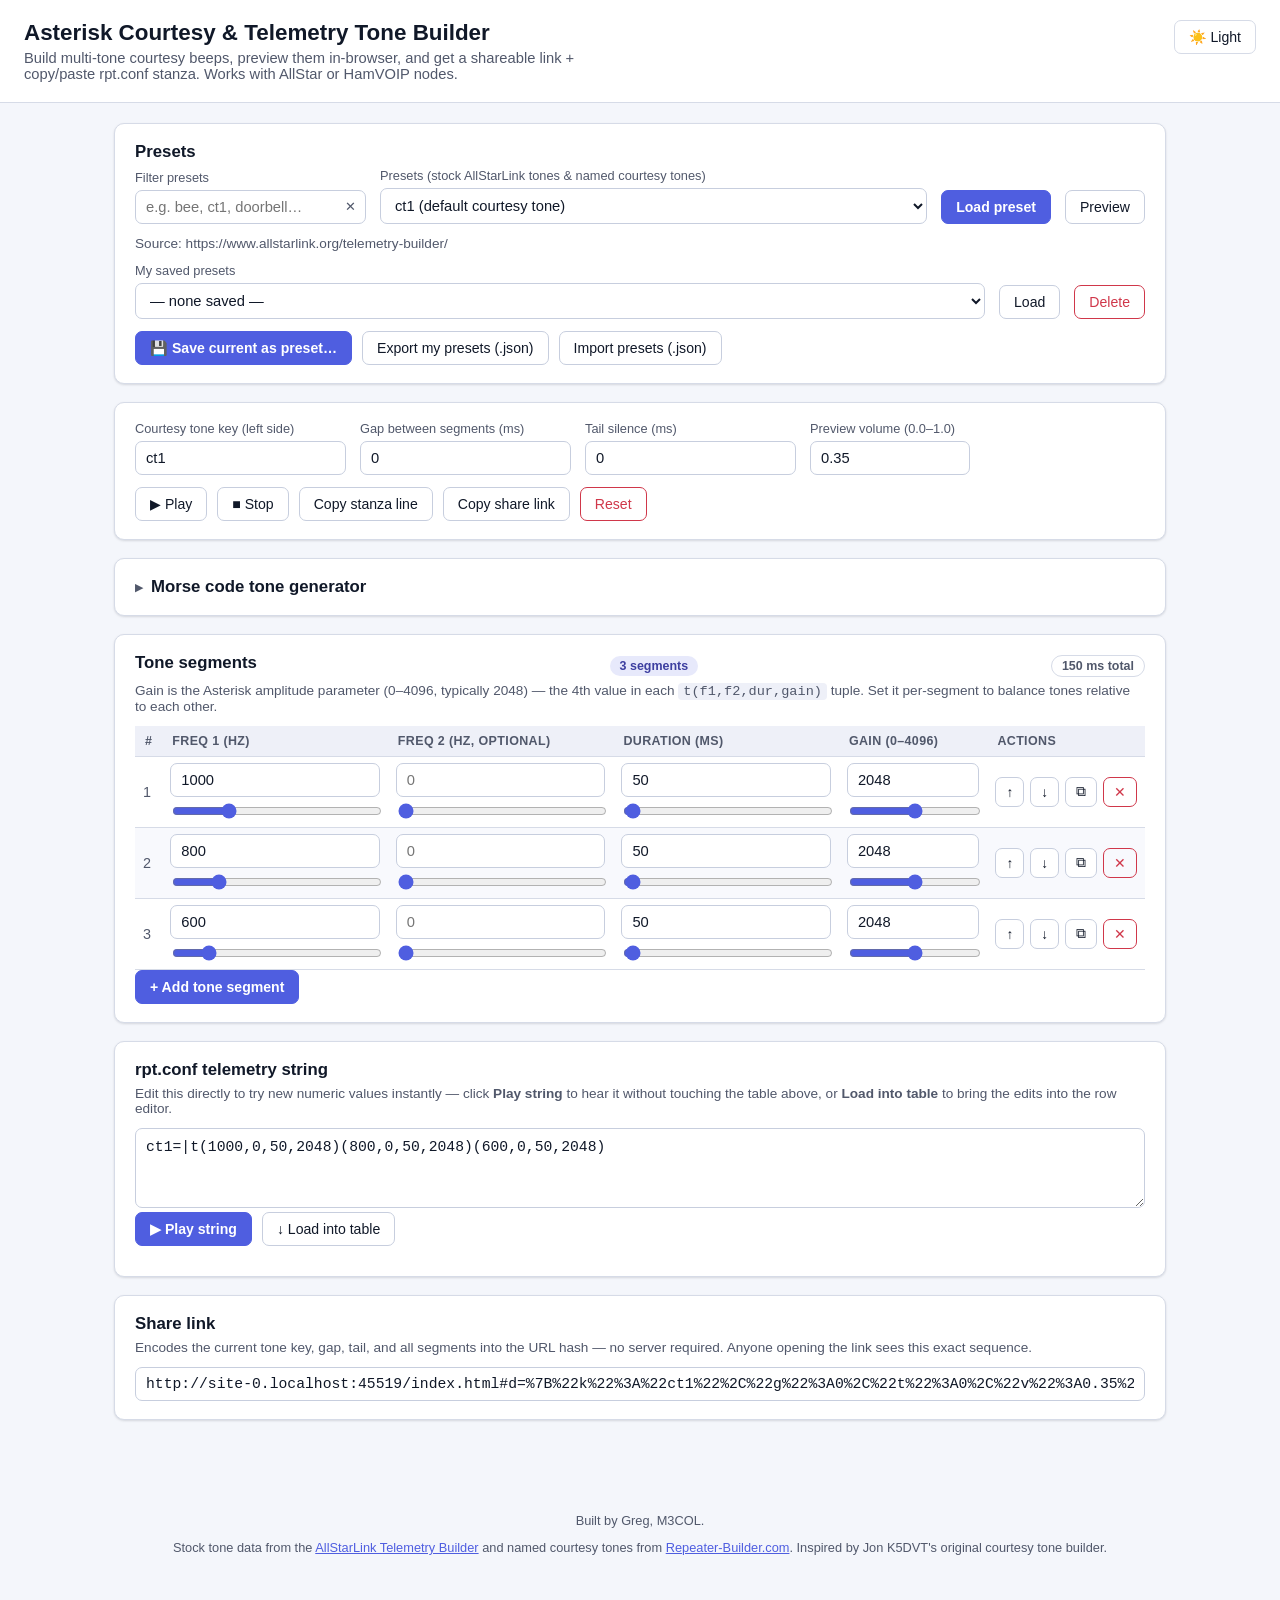
==== index.html @ 3634fac1 "Initial commit: Asterisk courtesy & telemetry tone builder Static web app for building multi-tone co" ====
<!DOCTYPE html>
<html lang="en">
<head>
<meta charset="UTF-8">
<meta name="viewport" content="width=device-width, initial-scale=1.0">
<title>Asterisk Courtesy &amp; Telemetry Tone Builder</title>
<link rel="stylesheet" href="style.css">
</head>
<body>
<header class="app-header">
  <div>
    <h1>Asterisk Courtesy &amp; Telemetry Tone Builder</h1>
    <p class="subtitle">Build multi-tone courtesy beeps, preview them in-browser, and get a shareable link + copy/paste rpt.conf stanza. Works with AllStar or HamVOIP nodes.</p>
  </div>
  <button id="theme-toggle" class="btn btn-ghost" type="button" title="Toggle light/dark theme">
    <span id="theme-icon">🌙</span> <span id="theme-label">Dark</span>
  </button>
</header>

<main>

  <section class="card">
    <h2>Presets</h2>
    <div class="preset-row">
      <div class="field">
        <label for="preset-filter">Filter presets</label>
        <div class="input-with-clear">
          <input id="preset-filter" type="text" placeholder="e.g. bee, ct1, doorbell…" spellcheck="false">
          <button id="preset-filter-clear" class="input-clear-btn" type="button" title="Clear filter" aria-label="Clear filter">✕</button>
        </div>
      </div>
      <div class="field grow">
        <label for="preset-select">Presets (stock AllStarLink tones &amp; named courtesy tones)</label>
        <select id="preset-select"></select>
      </div>
      <button id="load-preset" class="btn btn-primary" type="button">Load preset</button>
      <button id="preview-preset" class="btn" type="button">Preview</button>
    </div>
    <p class="hint" id="preset-source-hint"></p>

    <div class="preset-row">
      <div class="field grow">
        <label for="custom-preset-select">My saved presets</label>
        <select id="custom-preset-select">
          <option value="">— none saved —</option>
        </select>
      </div>
      <button id="load-custom-preset" class="btn" type="button">Load</button>
      <button id="delete-custom-preset" class="btn btn-danger" type="button">Delete</button>
    </div>
    <div class="button-row">
      <button id="save-custom-preset" class="btn btn-primary" type="button">💾 Save current as preset…</button>
      <button id="export-presets" class="btn" type="button">Export my presets (.json)</button>
      <button id="import-presets" class="btn" type="button">Import presets (.json)</button>
      <input id="import-file-input" type="file" accept="application/json" hidden>
    </div>
  </section>

  <section class="card">
    <div class="controls-row">
      <div class="field">
        <label for="tone-key">Courtesy tone key (left side)</label>
        <input id="tone-key" type="text" value="ct1" spellcheck="false">
      </div>
      <div class="field">
        <label for="gap-ms">Gap between segments (ms)</label>
        <input id="gap-ms" type="number" min="0" step="10" value="0">
      </div>
      <div class="field">
        <label for="tail-ms">Tail silence (ms)</label>
        <input id="tail-ms" type="number" min="0" step="10" value="0">
      </div>
      <div class="field">
        <label for="preview-volume">Preview volume (0.0–1.0)</label>
        <input id="preview-volume" type="number" min="0" max="1" step="0.05" value="0.35">
      </div>
    </div>
    <div class="button-row">
      <button id="play-btn" class="btn" type="button">▶ Play</button>
      <button id="stop-btn" class="btn" type="button">■ Stop</button>
      <button id="copy-stanza" class="btn" type="button">Copy stanza line</button>
      <button id="copy-share" class="btn" type="button">Copy share link</button>
      <button id="reset-btn" class="btn btn-danger" type="button">Reset</button>
    </div>
  </section>

  <section class="card">
    <details class="collapsible">
      <summary><h2>Morse code tone generator</h2></summary>
      <p class="hint">Type a message (e.g. a CW station ID) to generate standard Morse-code timed tone tuples. Speed follows the classic PARIS word-per-minute standard.</p>
      <div class="controls-row">
        <div class="field grow">
          <label for="morse-text">Message</label>
          <input id="morse-text" type="text" value="CQ CQ DE N0CALL" spellcheck="false">
        </div>
        <div class="field">
          <label for="morse-key">Stanza key</label>
          <input id="morse-key" type="text" value="cwid" spellcheck="false">
        </div>
      </div>
      <div class="controls-row">
        <div class="field">
          <label for="morse-wpm">Speed (WPM)</label>
          <div class="numeric-cell">
            <input id="morse-wpm" type="number" min="5" max="40" step="1" value="20">
            <input id="morse-wpm-range" type="range" min="5" max="40" step="1" value="20">
          </div>
        </div>
        <div class="field">
          <label for="morse-freq">Tone frequency (Hz)</label>
          <div class="numeric-cell">
            <input id="morse-freq" type="number" min="0" max="4000" step="1" value="700">
            <input id="morse-freq-range" type="range" min="0" max="4000" step="1" value="700">
          </div>
        </div>
        <div class="field">
          <label for="morse-gain">Gain (0–4096)</label>
          <div class="numeric-cell">
            <input id="morse-gain" type="number" min="0" max="4096" step="1" value="2048">
            <input id="morse-gain-range" type="range" min="0" max="4096" step="1" value="2048">
          </div>
        </div>
      </div>
      <p class="hint">Morse: <code id="morse-preview">&nbsp;</code></p>
      <p class="hint" id="morse-warning"></p>
      <div class="button-row">
        <button id="morse-play" class="btn btn-primary" type="button">▶ Play Morse</button>
        <button id="morse-stop" class="btn" type="button">■ Stop</button>
        <button id="morse-copy" class="btn" type="button">Copy stanza line</button>
        <button id="morse-append" class="btn" type="button">↓ Append to tone segments</button>
        <button id="morse-replace" class="btn btn-danger" type="button">↓ Replace tone segments</button>
      </div>
      <textarea id="morse-stanza" spellcheck="false" rows="2" readonly></textarea>
    </details>
  </section>

  <section class="card">
    <div class="section-heading">
      <h2>Tone segments</h2>
      <span class="badge" id="segment-count">0 segments</span>
      <span class="badge badge-muted" id="total-duration">0 ms total</span>
    </div>
    <p class="hint">Gain is the Asterisk amplitude parameter (0–4096, typically 2048) — the 4th value in each <code>t(f1,f2,dur,gain)</code> tuple. Set it per-segment to balance tones relative to each other.</p>
    <div class="table-scroll">
      <table id="segments-table">
        <thead>
          <tr>
            <th>#</th>
            <th>Freq 1 (Hz)</th>
            <th>Freq 2 (Hz, optional)</th>
            <th>Duration (ms)</th>
            <th>Gain (0–4096)</th>
            <th>Actions</th>
          </tr>
        </thead>
        <tbody id="segments-body"></tbody>
      </table>
    </div>
    <div class="button-row">
      <button id="add-segment" class="btn btn-primary" type="button">+ Add tone segment</button>
    </div>
  </section>

  <section class="card">
    <h2>rpt.conf telemetry string</h2>
    <p class="hint">Edit this directly to try new numeric values instantly — click <strong>Play string</strong> to hear it without touching the table above, or <strong>Load into table</strong> to bring the edits into the row editor.</p>
    <textarea id="stanza-string" spellcheck="false" rows="3"></textarea>
    <div class="button-row">
      <button id="play-string" class="btn btn-primary" type="button">▶ Play string</button>
      <button id="load-string" class="btn" type="button">↓ Load into table</button>
    </div>
    <p class="hint" id="parse-error"></p>
  </section>

  <section class="card">
    <h2>Share link</h2>
    <p class="hint">Encodes the current tone key, gap, tail, and all segments into the URL hash — no server required. Anyone opening the link sees this exact sequence.</p>
    <input id="share-link" type="text" readonly spellcheck="false">
  </section>

</main>

<footer>
  <p>
    Built by Greg, M3COL.
  </p>
  <p>
    Stock tone data from the
    <a href="https://www.allstarlink.org/telemetry-builder/" target="_blank" rel="noopener">AllStarLink Telemetry Builder</a>
    and named courtesy tones from
    <a href="https://www.repeater-builder.com/tech-info/courtesy-tones.html" target="_blank" rel="noopener">Repeater-Builder.com</a>.
    Inspired by Jon K5DVT's original courtesy tone builder.
  </p>
</footer>

<template id="segment-row-template">
  <tr>
    <td class="row-index"></td>
    <td>
      <div class="numeric-cell">
        <input type="number" class="f1-input" step="1" min="0">
        <input type="range" class="f1-range" step="1" min="0" max="4000">
      </div>
    </td>
    <td>
      <div class="numeric-cell">
        <input type="number" class="f2-input" step="1" min="0" placeholder="0">
        <input type="range" class="f2-range" step="1" min="0" max="4000">
      </div>
    </td>
    <td>
      <div class="numeric-cell">
        <input type="number" class="dur-input" step="1" min="0">
        <input type="range" class="dur-range" step="1" min="0" max="5000">
      </div>
    </td>
    <td>
      <div class="numeric-cell">
        <input type="number" class="gain-input" step="1" min="0" max="4096">
        <input type="range" class="gain-range" step="1" min="0" max="4096">
      </div>
    </td>
    <td class="row-actions">
      <div class="row-actions-inner">
        <button class="btn btn-icon move-up" type="button" title="Move up">↑</button>
        <button class="btn btn-icon move-down" type="button" title="Move down">↓</button>
        <button class="btn btn-icon duplicate-row" type="button" title="Duplicate">⧉</button>
        <button class="btn btn-icon btn-danger delete-row" type="button" title="Delete">✕</button>
      </div>
    </td>
  </tr>
</template>

<script src="presets.js"></script>
<script src="morse.js"></script>
<script src="app.js"></script>
</body>
</html>
---- style.css ----
:root {
  --bg: #f4f6fb;
  --bg-elevated: #ffffff;
  --text: #101828;
  --text-muted: #51586b;
  --border: #d6dbe7;
  --accent: #4f5ee0;
  --accent-hover: #3f4cc9;
  --accent-text: #ffffff;
  --danger: #d0374a;
  --danger-hover: #b32b3d;
  --input-bg: #ffffff;
  --input-border: #c7cede;
  --table-head-bg: #eef0f8;
  --table-row-alt: #f8f9fd;
  --badge-bg: #e7e9fb;
  --badge-text: #3d3fa0;
  --link: #4f5ee0;
  --code-bg: #eef0f8;
  --shadow: 0 1px 2px rgba(16, 24, 40, 0.06), 0 1px 3px rgba(16, 24, 40, 0.08);
}

html[data-theme="dark"] {
  --bg: #0e1220;
  --bg-elevated: #161b2e;
  --text: #e7e9f5;
  --text-muted: #9aa1bd;
  --border: #2a3050;
  --accent: #6d7bf5;
  --accent-hover: #8290ff;
  --accent-text: #0e1220;
  --danger: #e05464;
  --danger-hover: #ef6b7a;
  --input-bg: #10142400;
  --input-bg: #131729;
  --input-border: #333a5c;
  --table-head-bg: #1a2038;
  --table-row-alt: #131728;
  --badge-bg: #232a4d;
  --badge-text: #aab3ff;
  --link: #8290ff;
  --code-bg: #1a2038;
  --shadow: 0 1px 2px rgba(0, 0, 0, 0.3), 0 2px 6px rgba(0, 0, 0, 0.35);
}

* { box-sizing: border-box; }

body {
  margin: 0;
  font-family: -apple-system, BlinkMacSystemFont, "Segoe UI", Roboto, Helvetica, Arial, sans-serif;
  background: var(--bg);
  color: var(--text);
  transition: background 0.15s ease, color 0.15s ease;
}

.app-header {
  display: flex;
  justify-content: space-between;
  align-items: flex-start;
  gap: 16px;
  padding: 20px 24px;
  border-bottom: 1px solid var(--border);
  background: var(--bg-elevated);
}

.app-header h1 {
  margin: 0 0 4px 0;
  font-size: 1.4rem;
}

.subtitle {
  margin: 0;
  color: var(--text-muted);
  font-size: 0.92rem;
  max-width: 70ch;
}

main {
  max-width: 1100px;
  margin: 0 auto;
  padding: 20px 24px 60px;
  display: flex;
  flex-direction: column;
  gap: 18px;
}

.card {
  background: var(--bg-elevated);
  border: 1px solid var(--border);
  border-radius: 10px;
  padding: 18px 20px;
  box-shadow: var(--shadow);
}

.card h2 {
  margin: 0 0 6px 0;
  font-size: 1.05rem;
}

.section-heading {
  display: flex;
  align-items: center;
  justify-content: space-between;
  gap: 12px;
}

details.collapsible summary {
  cursor: pointer;
  display: flex;
  align-items: center;
  gap: 8px;
  list-style: none;
}

details.collapsible summary::-webkit-details-marker {
  display: none;
}

details.collapsible summary::before {
  content: '▶';
  font-size: 0.7em;
  color: var(--text-muted);
  transition: transform 0.15s ease;
  flex-shrink: 0;
}

details.collapsible[open] summary::before {
  transform: rotate(90deg);
}

details.collapsible summary h2 {
  margin: 0;
}

details.collapsible[open] summary {
  margin-bottom: 6px;
}

.hint {
  color: var(--text-muted);
  font-size: 0.85rem;
  margin: 4px 0 12px 0;
}

.hint code {
  background: var(--code-bg);
  padding: 1px 5px;
  border-radius: 4px;
}

.controls-row, .preset-row {
  display: flex;
  flex-wrap: wrap;
  gap: 14px;
  align-items: flex-end;
  margin-bottom: 12px;
}

.field {
  display: flex;
  flex-direction: column;
  gap: 5px;
  min-width: 160px;
}

.field.grow {
  flex: 1 1 320px;
}

label {
  font-size: 0.8rem;
  color: var(--text-muted);
}

input[type="text"],
input[type="number"],
select,
textarea {
  background: var(--input-bg);
  border: 1px solid var(--input-border);
  color: var(--text);
  border-radius: 7px;
  padding: 8px 10px;
  font-size: 0.92rem;
  font-family: inherit;
  width: 100%;
}

textarea {
  font-family: "SFMono-Regular", Consolas, "Liberation Mono", Menlo, monospace;
  resize: vertical;
  line-height: 1.4;
}

input:focus, select:focus, textarea:focus {
  outline: 2px solid var(--accent);
  outline-offset: 1px;
}

.input-with-clear {
  position: relative;
}

.input-with-clear input {
  padding-right: 30px;
}

.input-clear-btn {
  position: absolute;
  right: 4px;
  top: 50%;
  transform: translateY(-50%);
  background: transparent;
  border: none;
  color: var(--text-muted);
  cursor: pointer;
  font-size: 0.8rem;
  line-height: 1;
  padding: 5px 6px;
  border-radius: 5px;
}

.input-clear-btn:hover {
  color: var(--danger);
  background: var(--table-head-bg);
}

.button-row {
  display: flex;
  flex-wrap: wrap;
  gap: 10px;
}

.btn {
  background: var(--input-bg);
  border: 1px solid var(--input-border);
  color: var(--text);
  padding: 8px 14px;
  border-radius: 7px;
  font-size: 0.88rem;
  cursor: pointer;
  transition: background 0.12s ease, border-color 0.12s ease, transform 0.05s ease;
}

.btn:hover {
  border-color: var(--accent);
}

.btn:active {
  transform: translateY(1px);
}

.btn-primary {
  background: var(--accent);
  border-color: var(--accent);
  color: var(--accent-text);
  font-weight: 600;
}

.btn-primary:hover {
  background: var(--accent-hover);
  border-color: var(--accent-hover);
}

.btn-danger {
  background: transparent;
  border-color: var(--danger);
  color: var(--danger);
}

.btn-danger:hover {
  background: var(--danger);
  color: #fff;
  border-color: var(--danger);
}

.btn-ghost {
  background: transparent;
  border-color: var(--border);
}

.btn-icon {
  padding: 6px 10px;
  font-size: 0.85rem;
}

.badge {
  background: var(--badge-bg);
  color: var(--badge-text);
  font-size: 0.78rem;
  padding: 3px 10px;
  border-radius: 999px;
  font-weight: 600;
  white-space: nowrap;
}

.badge-muted {
  background: transparent;
  border: 1px solid var(--border);
  color: var(--text-muted);
}

.section-heading {
  flex-wrap: wrap;
  row-gap: 8px;
}

.table-scroll {
  overflow-x: auto;
}

table {
  width: 100%;
  border-collapse: collapse;
  font-size: 0.9rem;
}

thead th {
  text-align: left;
  background: var(--table-head-bg);
  color: var(--text-muted);
  font-weight: 600;
  font-size: 0.78rem;
  text-transform: uppercase;
  letter-spacing: 0.03em;
  padding: 8px 10px;
  border-bottom: 1px solid var(--border);
}

tbody tr:nth-child(even) {
  background: var(--table-row-alt);
}

tbody td {
  padding: 6px 8px;
  border-bottom: 1px solid var(--border);
  vertical-align: middle;
}

tbody td input {
  min-width: 80px;
}

.row-index {
  color: var(--text-muted);
  font-variant-numeric: tabular-nums;
  width: 24px;
}

.row-actions {
  white-space: nowrap;
  position: sticky;
  right: 0;
  background: var(--bg-elevated);
  z-index: 1;
}

.row-actions-inner {
  display: flex;
  gap: 6px;
}

tbody tr:nth-child(even) .row-actions {
  background: var(--table-row-alt);
}

tbody tr.playing .row-actions {
  background: var(--badge-bg);
}

thead th:last-child {
  position: sticky;
  right: 0;
  background: var(--table-head-bg);
  z-index: 2;
}

.numeric-cell {
  display: flex;
  flex-direction: column;
  gap: 4px;
  min-width: 90px;
}

.numeric-cell input[type="range"] {
  width: 100%;
  accent-color: var(--accent);
  padding: 0;
  height: 16px;
}

tbody tr.playing {
  background: var(--badge-bg);
  outline: 2px solid var(--accent);
  outline-offset: -2px;
}

tbody tr.playing td {
  color: var(--text);
}

#stanza-string, #share-link {
  font-family: "SFMono-Regular", Consolas, "Liberation Mono", Menlo, monospace;
}

footer {
  text-align: center;
  color: var(--text-muted);
  font-size: 0.8rem;
  padding: 20px 24px 40px;
}

footer a {
  color: var(--link);
}

@media (max-width: 640px) {
  .app-header {
    flex-direction: column;
  }
  .field {
    min-width: 0;
    flex: 1 1 45%;
  }
}
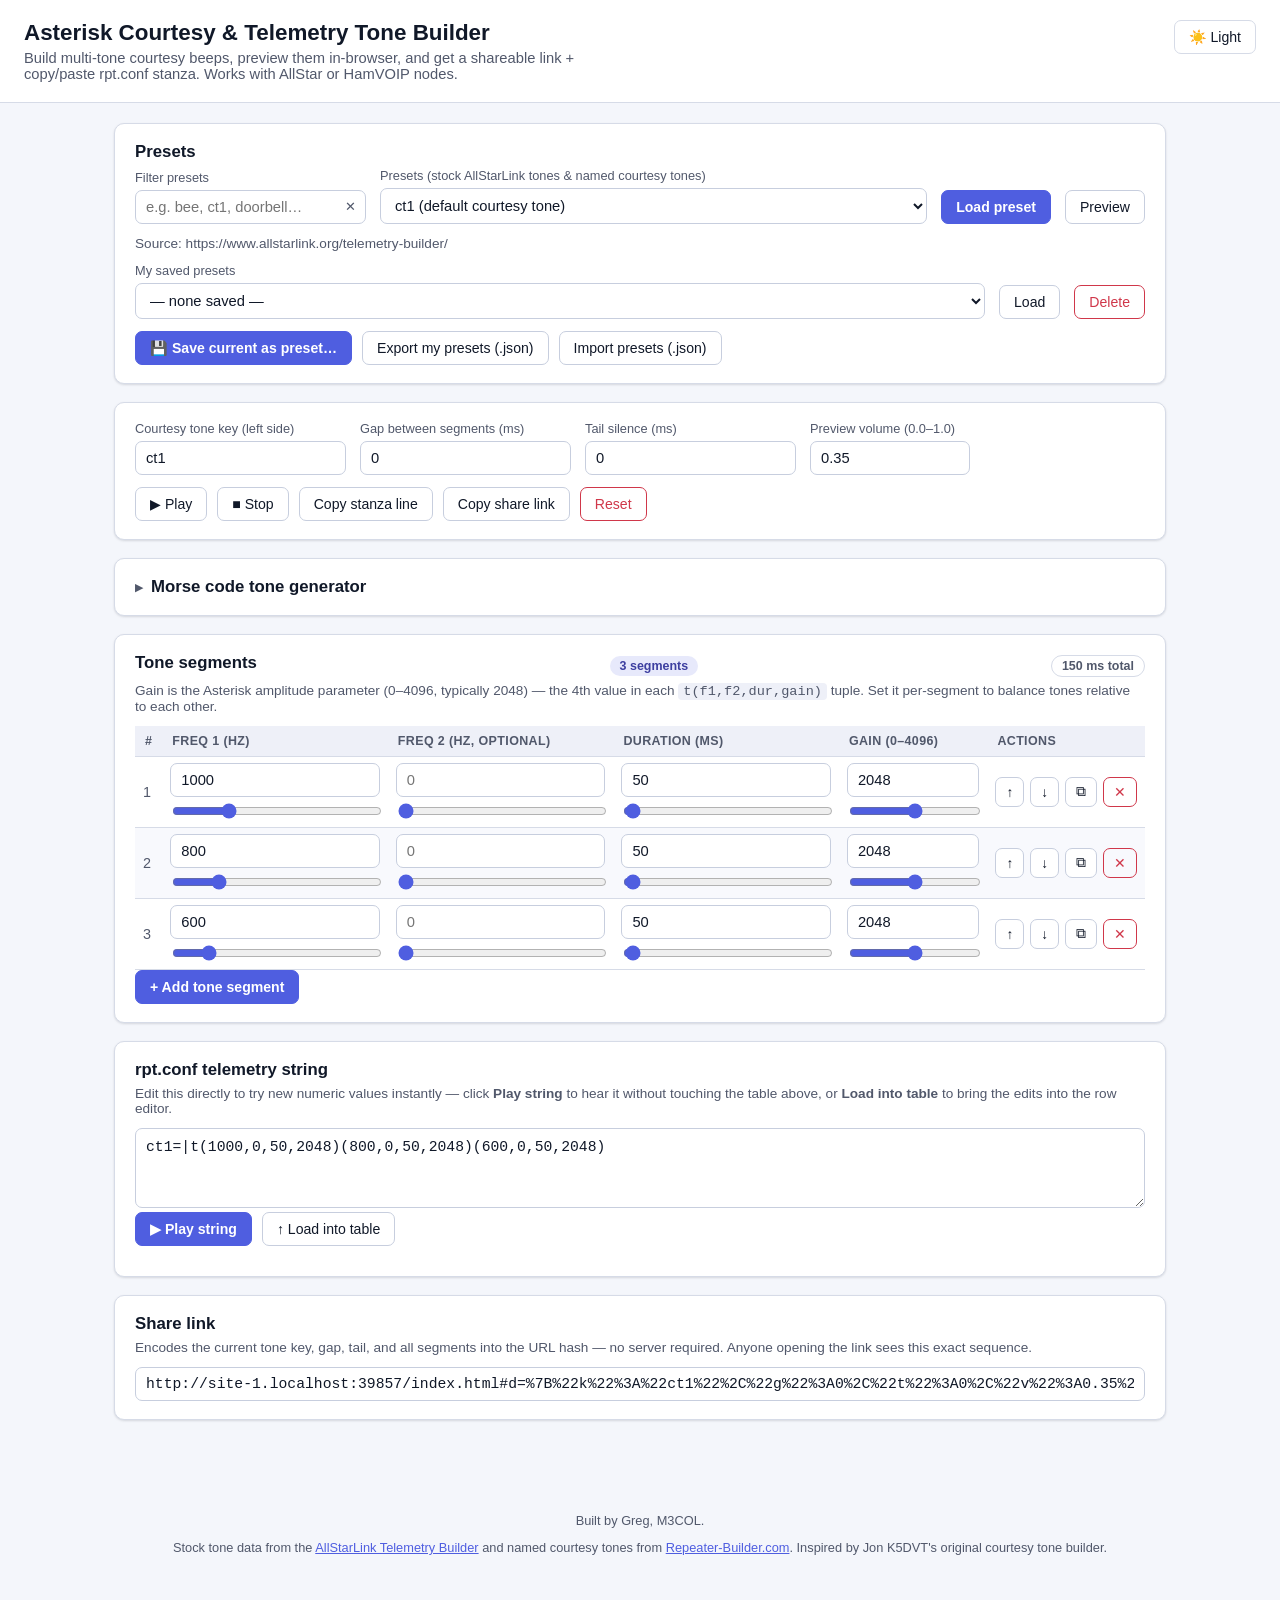
==== commit a60ba296: "Fix Load into table button arrow direction The button sends the edited stanza string up into the seg" ====
--- a/index.html
+++ b/index.html
@@ -167,7 +167,7 @@
     <textarea id="stanza-string" spellcheck="false" rows="3"></textarea>
     <div class="button-row">
       <button id="play-string" class="btn btn-primary" type="button">▶ Play string</button>
-      <button id="load-string" class="btn" type="button">↓ Load into table</button>
+      <button id="load-string" class="btn" type="button">↑ Load into table</button>
     </div>
     <p class="hint" id="parse-error"></p>
   </section>
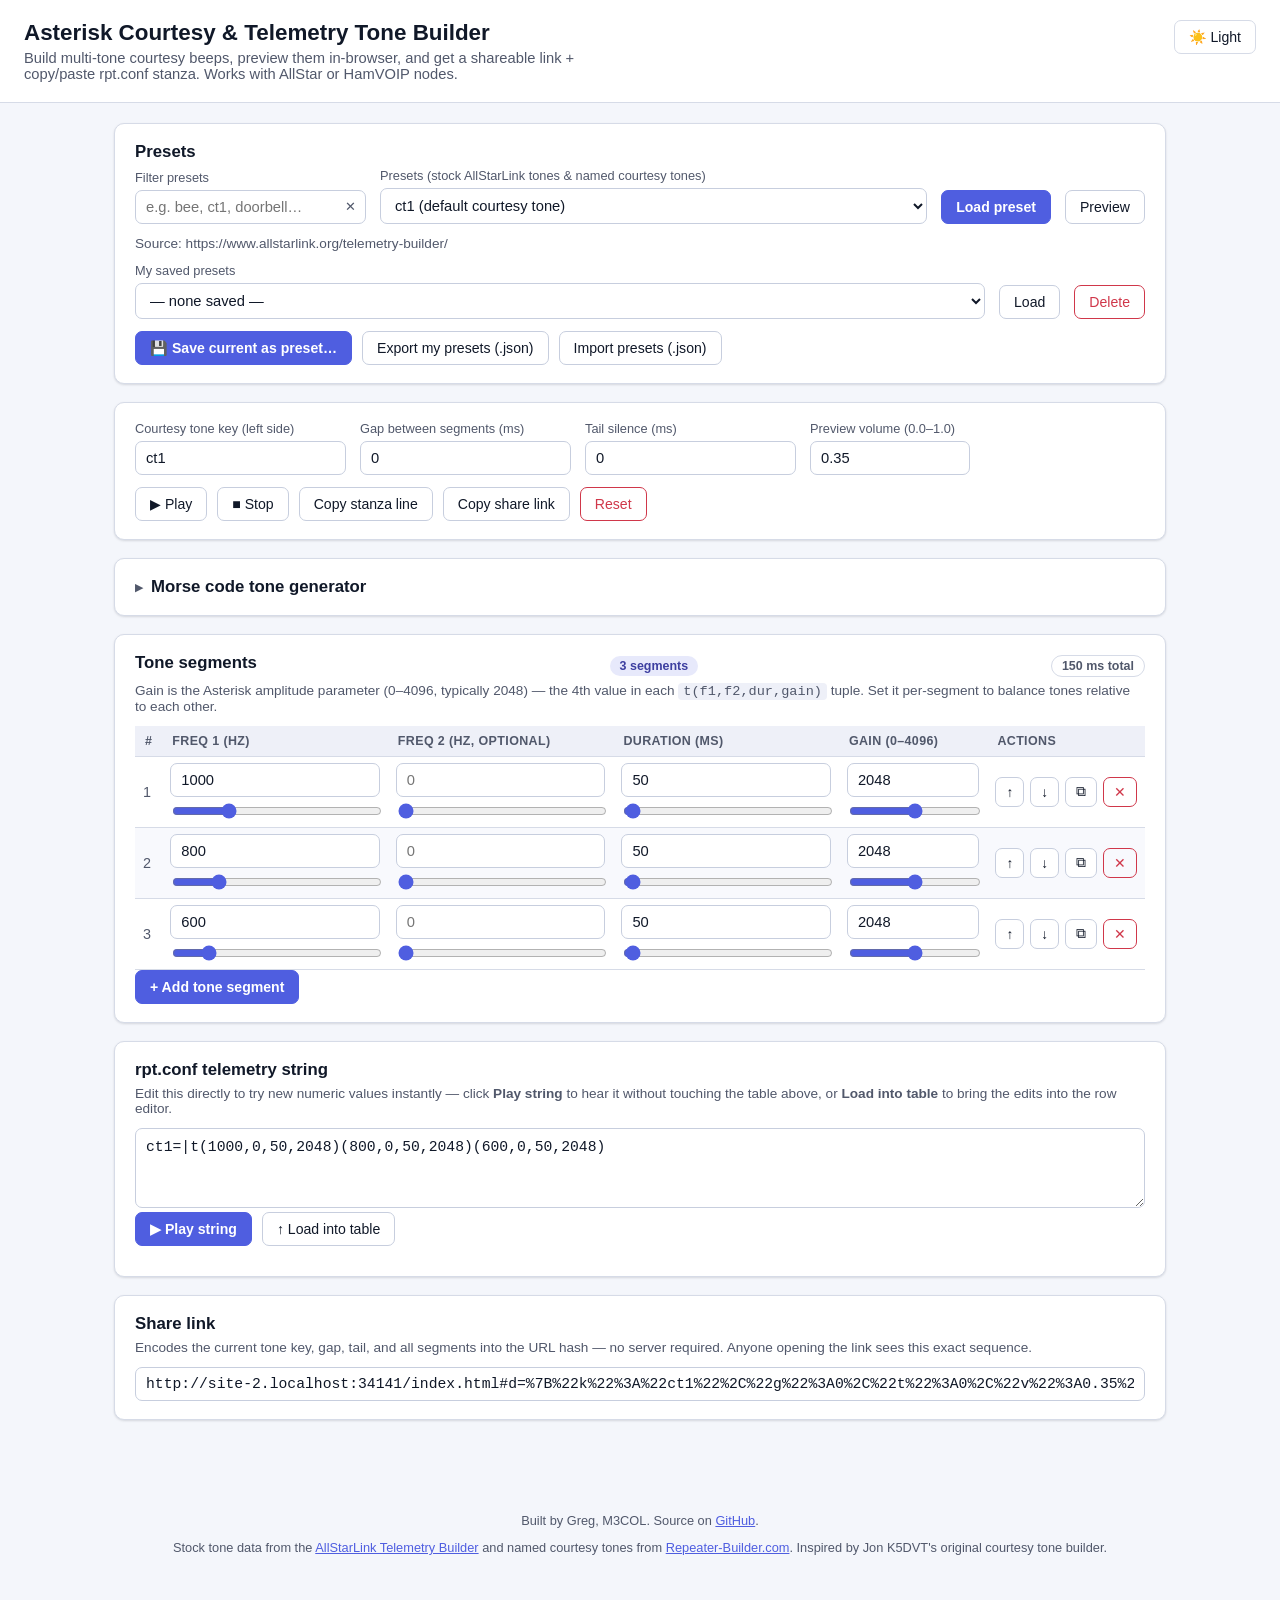
==== commit 0889c141: "Add GitHub source link to footer Co-Authored-By: Claude Sonnet 5 <noreply@anthropic.com>" ====
--- a/index.html
+++ b/index.html
@@ -182,7 +182,8 @@
 
 <footer>
   <p>
-    Built by Greg, M3COL.
+    Built by Greg, M3COL. Source on
+    <a href="https://github.com/swooningfish/asterisk-tone-builder" target="_blank" rel="noopener">GitHub</a>.
   </p>
   <p>
     Stock tone data from the
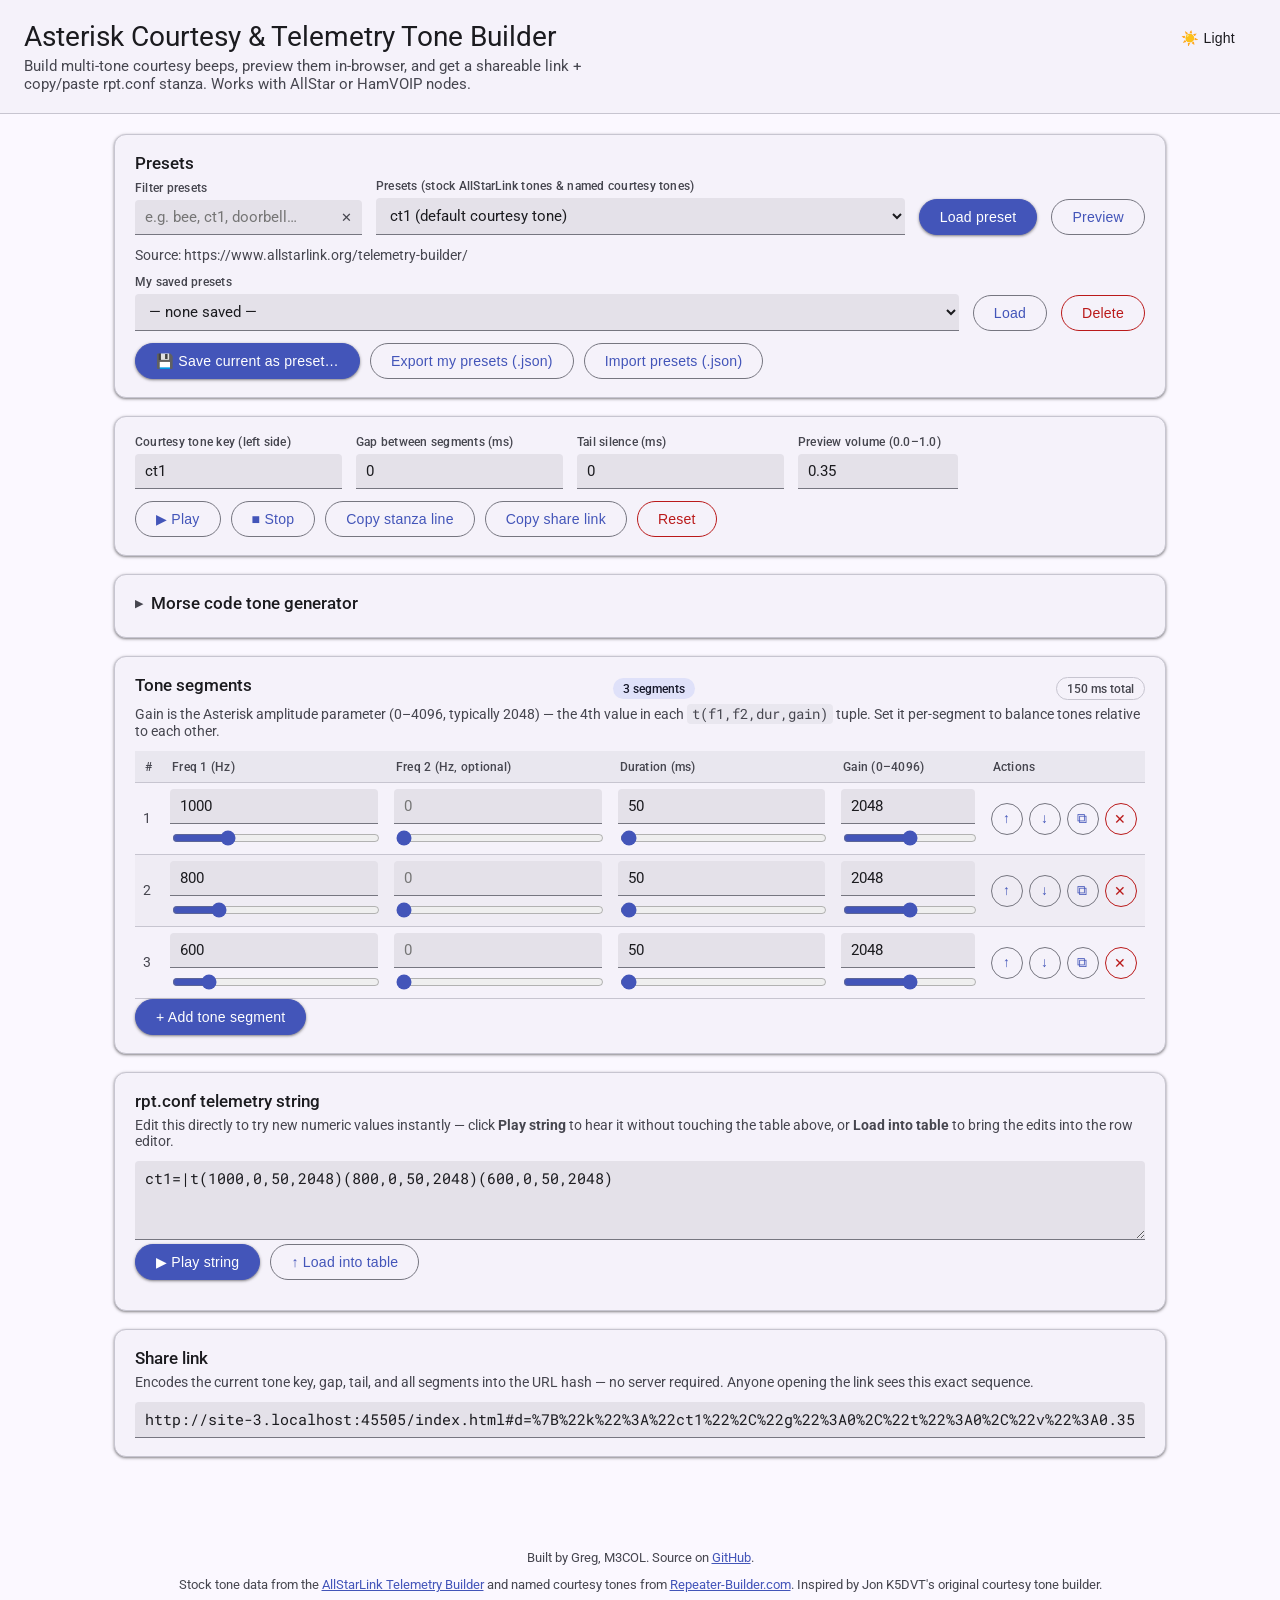
==== commit d043a147: "Styling" ====
--- a/index.html
+++ b/index.html
@@ -4,6 +4,9 @@
 <meta charset="UTF-8">
 <meta name="viewport" content="width=device-width, initial-scale=1.0">
 <title>Asterisk Courtesy &amp; Telemetry Tone Builder</title>
+<link rel="preconnect" href="https://fonts.googleapis.com">
+<link rel="preconnect" href="https://fonts.gstatic.com" crossorigin>
+<link href="https://fonts.googleapis.com/css2?family=Roboto:wght@400;500;700&amp;family=Roboto+Mono:wght@400;500&amp;display=swap" rel="stylesheet">
 <link rel="stylesheet" href="style.css">
 </head>
 <body>
--- a/style.css
+++ b/style.css
@@ -1,53 +1,108 @@
+/* ==========================================================================
+   Material Design 3 (M3) theme tokens — https://m3.material.io/
+   Light scheme is the :root default; html[data-theme="dark"] overrides it.
+   Role names follow the M3 color system (primary/secondary/tertiary,
+   surface containers, outline, etc.) mapped onto this app's existing
+   semantic variable names.
+   ========================================================================== */
+
 :root {
-  --bg: #f4f6fb;
-  --bg-elevated: #ffffff;
-  --text: #101828;
-  --text-muted: #51586b;
-  --border: #d6dbe7;
-  --accent: #4f5ee0;
-  --accent-hover: #3f4cc9;
-  --accent-text: #ffffff;
-  --danger: #d0374a;
-  --danger-hover: #b32b3d;
-  --input-bg: #ffffff;
-  --input-border: #c7cede;
-  --table-head-bg: #eef0f8;
-  --table-row-alt: #f8f9fd;
-  --badge-bg: #e7e9fb;
-  --badge-text: #3d3fa0;
-  --link: #4f5ee0;
-  --code-bg: #eef0f8;
-  --shadow: 0 1px 2px rgba(16, 24, 40, 0.06), 0 1px 3px rgba(16, 24, 40, 0.08);
+  /* M3 color roles — light scheme (indigo/blue seed) */
+  --md-primary: #4355b9;
+  --md-primary-rgb: 67, 85, 185;
+  --md-on-primary: #ffffff;
+  --md-primary-container: #dee0ff;
+  --md-on-primary-container: #000a5e;
+
+  --md-secondary-container: #dfe1f9;
+  --md-on-secondary-container: #181a2c;
+
+  --md-error: #ba1a1a;
+  --md-error-rgb: 186, 26, 26;
+  --md-on-error: #ffffff;
+
+  --md-surface: #fbf8ff;
+  --md-on-surface: #1b1b1f;
+  --md-on-surface-rgb: 27, 27, 31;
+  --md-on-surface-variant: #46464f;
+  --md-outline: #767680;
+  --md-outline-variant: #c7c5d0;
+
+  --md-surface-container-lowest: #ffffff;
+  --md-surface-container-low: #f5f2fa;
+  --md-surface-container: #efecf4;
+  --md-surface-container-high: #e9e7ef;
+  --md-surface-container-highest: #e4e1e9;
+
+  /* Semantic aliases used throughout this stylesheet */
+  --bg: var(--md-surface);
+  --bg-elevated: var(--md-surface-container-low);
+  --text: var(--md-on-surface);
+  --text-muted: var(--md-on-surface-variant);
+  --border: var(--md-outline-variant);
+  --accent: var(--md-primary);
+  --accent-rgb: var(--md-primary-rgb);
+  --accent-hover: #35449e;
+  --accent-text: var(--md-on-primary);
+  --danger: var(--md-error);
+  --danger-rgb: var(--md-error-rgb);
+  --danger-hover: #93000a;
+  --input-bg: var(--md-surface-container-highest);
+  --input-border: var(--md-outline);
+  --table-head-bg: var(--md-surface-container-high);
+  --table-row-alt: var(--md-surface-container);
+  --badge-bg: var(--md-secondary-container);
+  --badge-text: var(--md-on-secondary-container);
+  --link: var(--md-primary);
+  --code-bg: var(--md-surface-container-high);
+  --state-on-rgb: var(--md-on-surface-rgb);
+  --shadow: 0px 1px 2px rgba(0, 0, 0, 0.3), 0px 1px 3px 1px rgba(0, 0, 0, 0.15);
+
+  /* Shape scale */
+  --shape-xs: 4px;
+  --shape-sm: 8px;
+  --shape-md: 12px;
+  --shape-lg: 16px;
+  --shape-full: 999px;
 }
 
 html[data-theme="dark"] {
-  --bg: #0e1220;
-  --bg-elevated: #161b2e;
-  --text: #e7e9f5;
-  --text-muted: #9aa1bd;
-  --border: #2a3050;
-  --accent: #6d7bf5;
-  --accent-hover: #8290ff;
-  --accent-text: #0e1220;
-  --danger: #e05464;
-  --danger-hover: #ef6b7a;
-  --input-bg: #10142400;
-  --input-bg: #131729;
-  --input-border: #333a5c;
-  --table-head-bg: #1a2038;
-  --table-row-alt: #131728;
-  --badge-bg: #232a4d;
-  --badge-text: #aab3ff;
-  --link: #8290ff;
-  --code-bg: #1a2038;
-  --shadow: 0 1px 2px rgba(0, 0, 0, 0.3), 0 2px 6px rgba(0, 0, 0, 0.35);
+  --md-primary: #bac3ff;
+  --md-primary-rgb: 186, 195, 255;
+  --md-on-primary: #0c1785;
+  --md-primary-container: #29339c;
+  --md-on-primary-container: #dee0ff;
+
+  --md-secondary-container: #434659;
+  --md-on-secondary-container: #dfe1f9;
+
+  --md-error: #ffb4ab;
+  --md-error-rgb: 255, 180, 171;
+  --md-on-error: #690005;
+
+  --md-surface: #131318;
+  --md-on-surface: #e4e1e9;
+  --md-on-surface-rgb: 228, 225, 233;
+  --md-on-surface-variant: #c7c5d0;
+  --md-outline: #90909a;
+  --md-outline-variant: #46464f;
+
+  --md-surface-container-lowest: #0e0e13;
+  --md-surface-container-low: #1b1b21;
+  --md-surface-container: #1f1f25;
+  --md-surface-container-high: #29292f;
+  --md-surface-container-highest: #34343a;
+
+  --accent-hover: #dbe0ff;
+  --danger-hover: #ffdad6;
+  --shadow: 0px 1px 2px rgba(0, 0, 0, 0.6), 0px 1px 3px 1px rgba(0, 0, 0, 0.4);
 }
 
 * { box-sizing: border-box; }
 
 body {
   margin: 0;
-  font-family: -apple-system, BlinkMacSystemFont, "Segoe UI", Roboto, Helvetica, Arial, sans-serif;
+  font-family: 'Roboto', -apple-system, BlinkMacSystemFont, "Segoe UI", Helvetica, Arial, sans-serif;
   background: var(--bg);
   color: var(--text);
   transition: background 0.15s ease, color 0.15s ease;
@@ -65,7 +120,9 @@
 
 .app-header h1 {
   margin: 0 0 4px 0;
-  font-size: 1.4rem;
+  font-size: 1.75rem;
+  font-weight: 400;
+  letter-spacing: 0;
 }
 
 .subtitle {
@@ -87,7 +144,7 @@
 .card {
   background: var(--bg-elevated);
   border: 1px solid var(--border);
-  border-radius: 10px;
+  border-radius: var(--shape-md);
   padding: 18px 20px;
   box-shadow: var(--shadow);
 }
@@ -95,6 +152,7 @@
 .card h2 {
   margin: 0 0 6px 0;
   font-size: 1.05rem;
+  font-weight: 500;
 }
 
 .section-heading {
@@ -110,6 +168,13 @@
   align-items: center;
   gap: 8px;
   list-style: none;
+  border-radius: var(--shape-sm);
+  margin: -6px -8px 0;
+  padding: 6px 8px;
+}
+
+details.collapsible summary:hover {
+  background: rgba(var(--state-on-rgb), 0.06);
 }
 
 details.collapsible summary::-webkit-details-marker {
@@ -145,7 +210,8 @@
 .hint code {
   background: var(--code-bg);
   padding: 1px 5px;
-  border-radius: 4px;
+  border-radius: var(--shape-xs);
+  font-family: 'Roboto Mono', "SFMono-Regular", Consolas, monospace;
 }
 
 .controls-row, .preset-row {
@@ -168,33 +234,45 @@
 }
 
 label {
-  font-size: 0.8rem;
-  color: var(--text-muted);
-}
-
+  font-size: 0.75rem;
+  font-weight: 500;
+  letter-spacing: 0.02em;
+  color: var(--text-muted);
+}
+
+/* M3 filled text field: tonal fill, square-ish top corners, bottom indicator line */
 input[type="text"],
 input[type="number"],
 select,
 textarea {
   background: var(--input-bg);
-  border: 1px solid var(--input-border);
+  border: none;
+  border-bottom: 1px solid var(--input-border);
   color: var(--text);
-  border-radius: 7px;
+  border-radius: var(--shape-xs) var(--shape-xs) 0 0;
   padding: 8px 10px;
   font-size: 0.92rem;
   font-family: inherit;
   width: 100%;
+  outline: 2px solid transparent;
+  outline-offset: 0;
+  transition: border-color 0.12s ease, outline-color 0.12s ease, background 0.12s ease;
 }
 
 textarea {
-  font-family: "SFMono-Regular", Consolas, "Liberation Mono", Menlo, monospace;
+  font-family: 'Roboto Mono', "SFMono-Regular", Consolas, "Liberation Mono", Menlo, monospace;
   resize: vertical;
   line-height: 1.4;
 }
 
+input:hover, select:hover, textarea:hover {
+  background: var(--md-surface-container-high);
+}
+
 input:focus, select:focus, textarea:focus {
-  outline: 2px solid var(--accent);
-  outline-offset: 1px;
+  outline-color: var(--accent);
+  border-bottom: 2px solid var(--accent);
+  padding-bottom: 7px;
 }
 
 .input-with-clear {
@@ -217,12 +295,12 @@
   font-size: 0.8rem;
   line-height: 1;
   padding: 5px 6px;
-  border-radius: 5px;
+  border-radius: var(--shape-full);
 }
 
 .input-clear-btn:hover {
   color: var(--danger);
-  background: var(--table-head-bg);
+  background: rgba(var(--danger-rgb), 0.12);
 }
 
 .button-row {
@@ -231,18 +309,22 @@
   gap: 10px;
 }
 
+/* M3 buttons: outlined by default, pill (fully-rounded) shape */
 .btn {
-  background: var(--input-bg);
+  background: transparent;
   border: 1px solid var(--input-border);
-  color: var(--text);
-  padding: 8px 14px;
-  border-radius: 7px;
+  color: var(--accent);
+  padding: 9px 20px;
+  border-radius: var(--shape-full);
   font-size: 0.88rem;
+  font-weight: 500;
+  letter-spacing: 0.015em;
   cursor: pointer;
   transition: background 0.12s ease, border-color 0.12s ease, transform 0.05s ease;
 }
 
 .btn:hover {
+  background: rgba(var(--accent-rgb), 0.08);
   border-color: var(--accent);
 }
 
@@ -250,18 +332,22 @@
   transform: translateY(1px);
 }
 
+/* M3 filled button */
 .btn-primary {
   background: var(--accent);
   border-color: var(--accent);
   color: var(--accent-text);
-  font-weight: 600;
+  font-weight: 500;
+  box-shadow: var(--shadow);
 }
 
 .btn-primary:hover {
   background: var(--accent-hover);
   border-color: var(--accent-hover);
-}
-
+  box-shadow: none;
+}
+
+/* M3 outlined button in the error role */
 .btn-danger {
   background: transparent;
   border-color: var(--danger);
@@ -270,18 +356,32 @@
 
 .btn-danger:hover {
   background: var(--danger);
-  color: #fff;
+  color: var(--md-on-error);
   border-color: var(--danger);
 }
 
+/* M3 text button */
 .btn-ghost {
   background: transparent;
-  border-color: var(--border);
-}
-
+  border-color: transparent;
+  color: var(--text);
+}
+
+.btn-ghost:hover {
+  background: rgba(var(--state-on-rgb), 0.08);
+  border-color: transparent;
+}
+
+/* M3 icon button: compact circular target */
 .btn-icon {
-  padding: 6px 10px;
+  padding: 0;
+  width: 32px;
+  height: 32px;
+  display: inline-flex;
+  align-items: center;
+  justify-content: center;
   font-size: 0.85rem;
+  border-radius: var(--shape-full);
 }
 
 .badge {
@@ -289,8 +389,8 @@
   color: var(--badge-text);
   font-size: 0.78rem;
   padding: 3px 10px;
-  border-radius: 999px;
-  font-weight: 600;
+  border-radius: var(--shape-full);
+  font-weight: 500;
   white-space: nowrap;
 }
 
@@ -319,10 +419,9 @@
   text-align: left;
   background: var(--table-head-bg);
   color: var(--text-muted);
-  font-weight: 600;
+  font-weight: 500;
   font-size: 0.78rem;
-  text-transform: uppercase;
-  letter-spacing: 0.03em;
+  letter-spacing: 0.02em;
   padding: 8px 10px;
   border-bottom: 1px solid var(--border);
 }
@@ -365,7 +464,7 @@
 }
 
 tbody tr.playing .row-actions {
-  background: var(--badge-bg);
+  background: rgba(var(--accent-rgb), 0.35);
 }
 
 thead th:last-child {
@@ -390,7 +489,7 @@
 }
 
 tbody tr.playing {
-  background: var(--badge-bg);
+  background: rgba(var(--accent-rgb), 0.35);
   outline: 2px solid var(--accent);
   outline-offset: -2px;
 }
@@ -400,7 +499,7 @@
 }
 
 #stanza-string, #share-link {
-  font-family: "SFMono-Regular", Consolas, "Liberation Mono", Menlo, monospace;
+  font-family: 'Roboto Mono', "SFMono-Regular", Consolas, "Liberation Mono", Menlo, monospace;
 }
 
 footer {
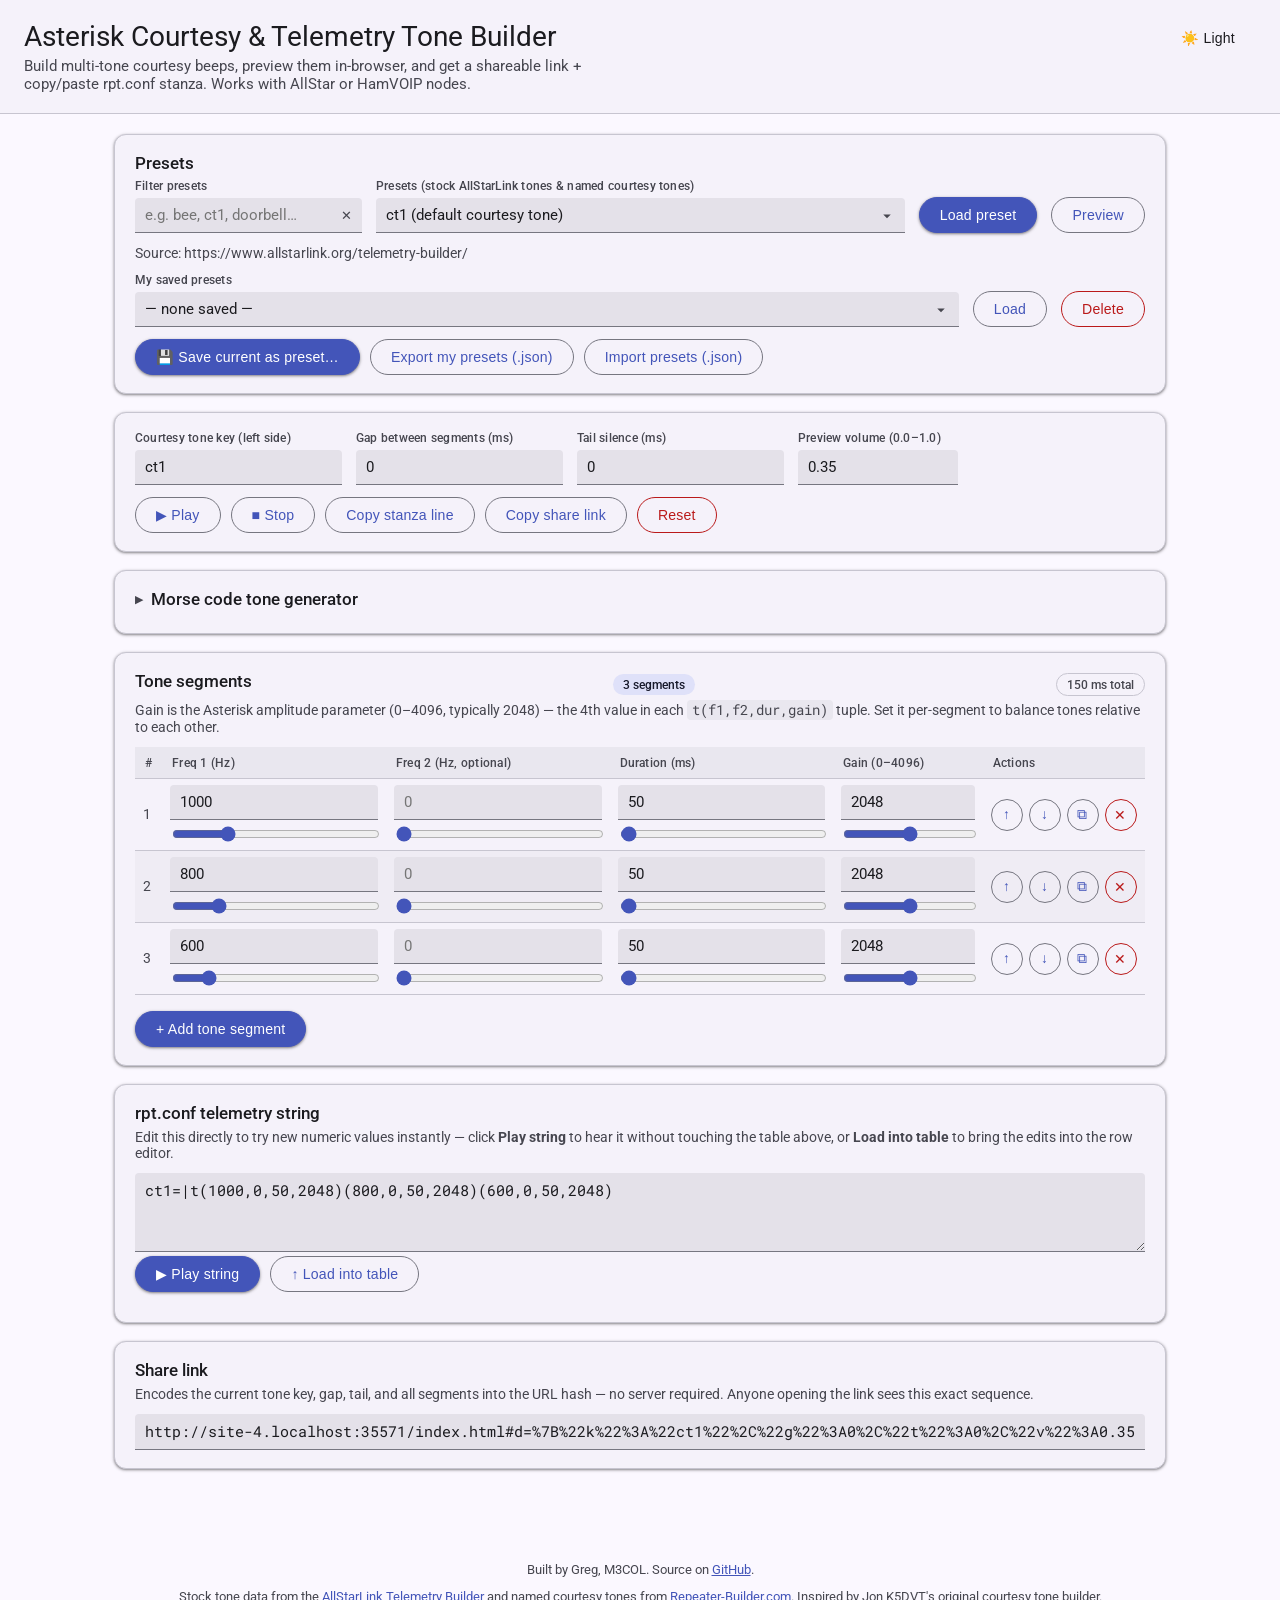
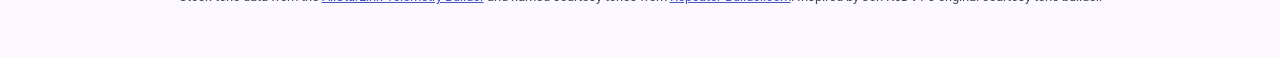
==== commit f36649ef: "Fix select dropdown arrow rendering and spacing tweaks Replace the select's background-image arrow w" ====
--- a/index.html
+++ b/index.html
@@ -34,7 +34,10 @@
       </div>
       <div class="field grow">
         <label for="preset-select">Presets (stock AllStarLink tones &amp; named courtesy tones)</label>
-        <select id="preset-select"></select>
+        <div class="select-wrapper">
+          <select id="preset-select"></select>
+          <svg class="select-arrow" viewBox="0 0 24 24" aria-hidden="true"><path d="M7 10l5 5 5-5z"/></svg>
+        </div>
       </div>
       <button id="load-preset" class="btn btn-primary" type="button">Load preset</button>
       <button id="preview-preset" class="btn" type="button">Preview</button>
@@ -44,9 +47,12 @@
     <div class="preset-row">
       <div class="field grow">
         <label for="custom-preset-select">My saved presets</label>
-        <select id="custom-preset-select">
-          <option value="">— none saved —</option>
-        </select>
+        <div class="select-wrapper">
+          <select id="custom-preset-select">
+            <option value="">— none saved —</option>
+          </select>
+          <svg class="select-arrow" viewBox="0 0 24 24" aria-hidden="true"><path d="M7 10l5 5 5-5z"/></svg>
+        </div>
       </div>
       <button id="load-custom-preset" class="btn" type="button">Load</button>
       <button id="delete-custom-preset" class="btn btn-danger" type="button">Delete</button>
--- a/style.css
+++ b/style.css
@@ -265,6 +265,33 @@
   line-height: 1.4;
 }
 
+/* Custom dropdown arrow: a separate overlay element (not a background-image on
+   the <select> itself), positioned to align with .input-clear-btn's ✕ above it.
+   Using a sibling element instead of background-image avoids a Firefox bug
+   where a select's own background-image leaks into its native popup list,
+   tiling the icon across every option row. */
+select {
+  appearance: none;
+  -webkit-appearance: none;
+  -moz-appearance: none;
+  padding-right: 34px;
+}
+
+.select-wrapper {
+  position: relative;
+}
+
+.select-arrow {
+  position: absolute;
+  right: 9px;
+  top: 50%;
+  transform: translateY(-50%);
+  width: 18px;
+  height: 18px;
+  fill: var(--text-muted);
+  pointer-events: none;
+}
+
 input:hover, select:hover, textarea:hover {
   background: var(--md-surface-container-high);
 }
@@ -409,6 +436,10 @@
   overflow-x: auto;
 }
 
+.table-scroll + .button-row {
+  margin-top: 16px;
+}
+
 table {
   width: 100%;
   border-collapse: collapse;
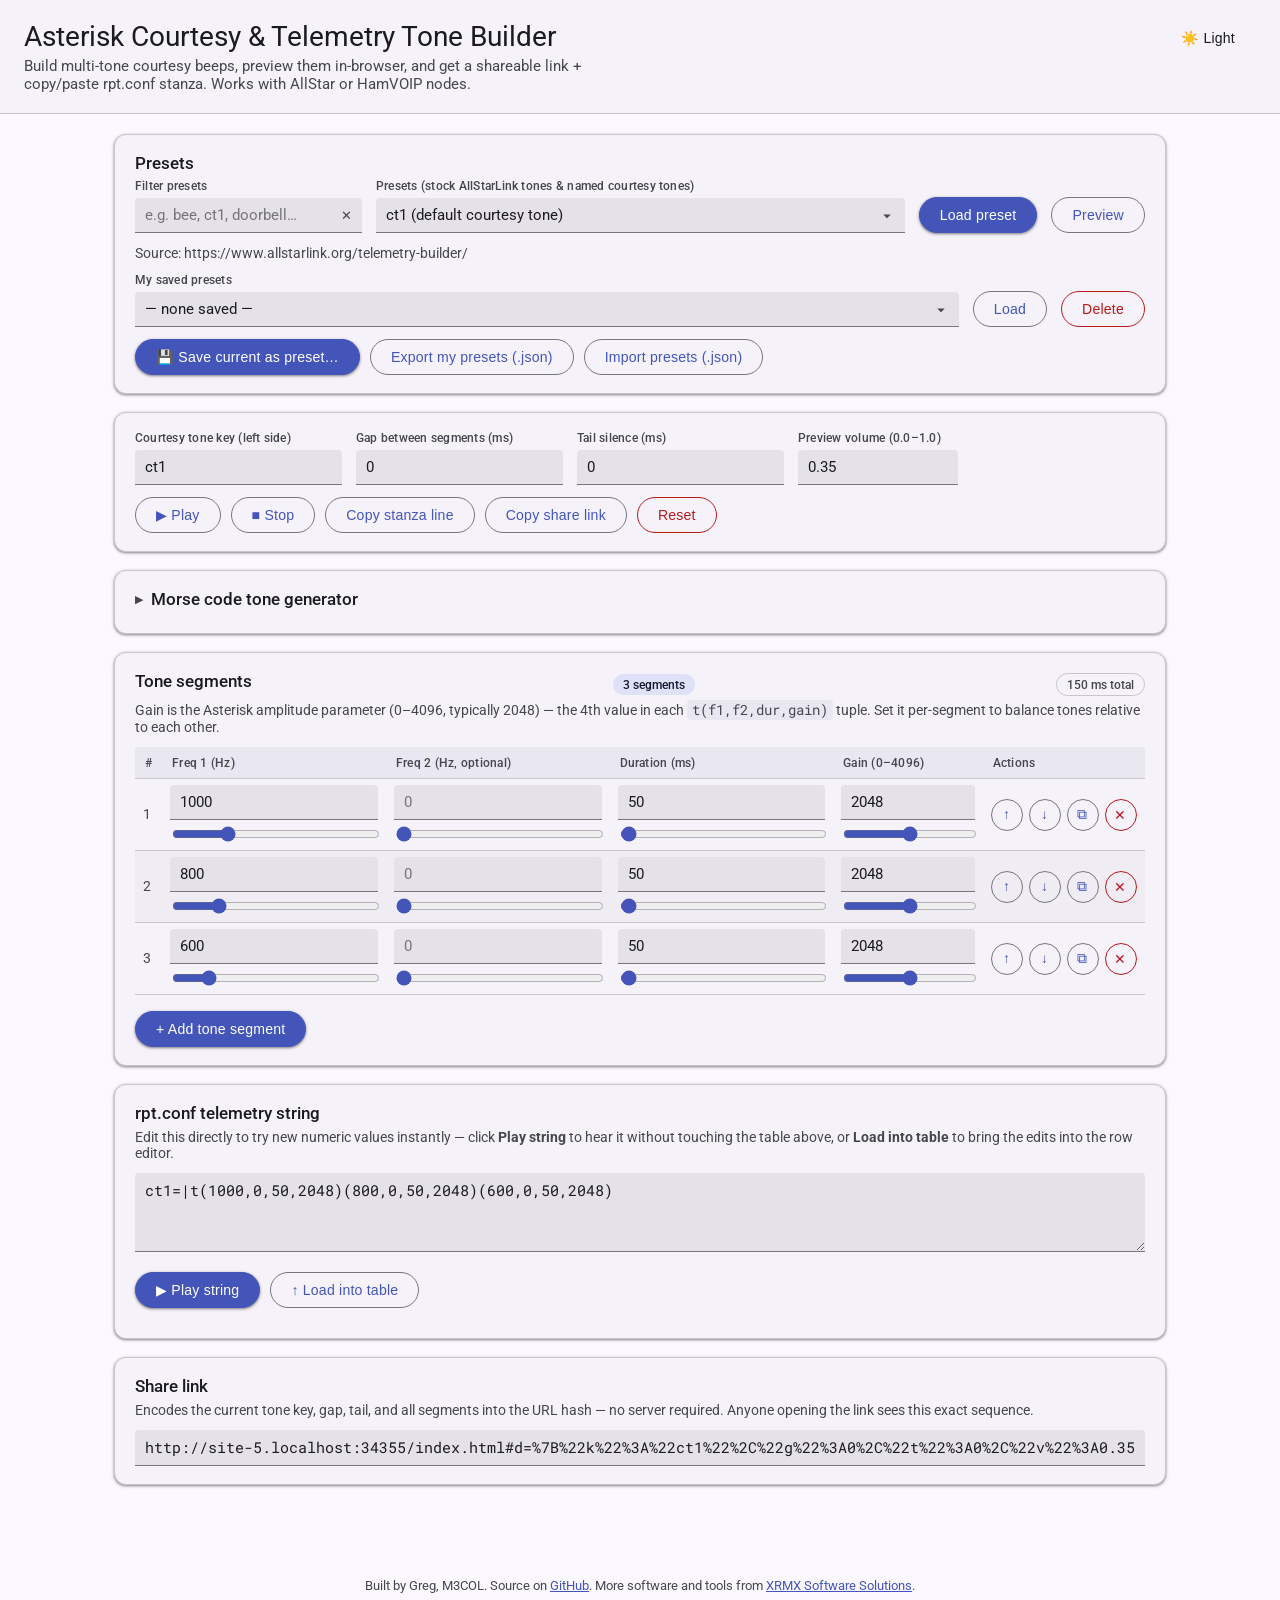
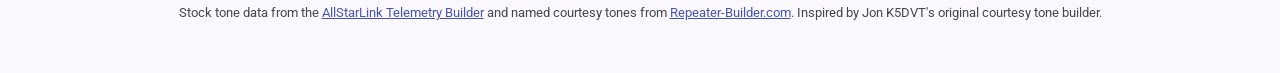
==== commit 8613d4ca: "SEO: canonical, social tags, structured data, sitemap and robots.txt Adds a meta description, canoni" ====
--- a/index.html
+++ b/index.html
@@ -3,7 +3,36 @@
 <head>
 <meta charset="UTF-8">
 <meta name="viewport" content="width=device-width, initial-scale=1.0">
-<title>Asterisk Courtesy &amp; Telemetry Tone Builder</title>
+<title>Asterisk Courtesy &amp; Telemetry Tone Builder | AllStar &amp; HamVOIP</title>
+<meta name="description" content="Build multi-tone courtesy beeps and telemetry tones for AllStar and HamVOIP repeater nodes. Preview them in your browser, then copy a ready-to-paste rpt.conf stanza or share a link.">
+<link rel="canonical" href="https://asterisk-tones.xrmx.com/">
+<meta name="author" content="XRMX Software Solutions">
+<meta property="og:type" content="website">
+<meta property="og:site_name" content="XRMX">
+<meta property="og:title" content="Asterisk Courtesy &amp; Telemetry Tone Builder">
+<meta property="og:description" content="Build and preview courtesy beeps and telemetry tones for AllStar and HamVOIP nodes, then copy a ready-to-paste rpt.conf stanza.">
+<meta property="og:url" content="https://asterisk-tones.xrmx.com/">
+<meta name="twitter:card" content="summary">
+<script type="application/ld+json">
+{
+  "@context": "https://schema.org",
+  "@type": "WebApplication",
+  "@id": "https://asterisk-tones.xrmx.com/#app",
+  "name": "Asterisk Tone Builder",
+  "alternateName": "Asterisk Courtesy & Telemetry Tone Builder",
+  "url": "https://asterisk-tones.xrmx.com/",
+  "description": "Build multi-tone courtesy beeps and telemetry tones for AllStar and HamVOIP repeater nodes. Preview them in the browser, then copy a ready-to-paste rpt.conf stanza or share a link, with no need to restart Asterisk just to hear a tone.",
+  "applicationCategory": "UtilitiesApplication",
+  "operatingSystem": "Any (web browser)",
+  "browserRequirements": "Requires JavaScript and the Web Audio API",
+  "isAccessibleForFree": true,
+  "offers": { "@type": "Offer", "price": "0", "priceCurrency": "GBP" },
+  "featureList": ["Stock AllStarLink and classic courtesy-tone presets", "Morse CW ID tone generator", "Shareable links"],
+  "isBasedOn": { "@type": "SoftwareSourceCode", "codeRepository": "https://github.com/swooningfish/asterisk-tone-builder", "programmingLanguage": "JavaScript" },
+  "author": { "@type": "Organization", "@id": "https://www.xrmx.com/#organisation", "name": "XRMX Software Solutions", "url": "https://www.xrmx.com/" },
+  "subjectOf": { "@type": "WebPage", "url": "https://www.xrmx.com/tools", "name": "Software & Tools | XRMX" }
+}
+</script>
 <link rel="preconnect" href="https://fonts.googleapis.com">
 <link rel="preconnect" href="https://fonts.gstatic.com" crossorigin>
 <link href="https://fonts.googleapis.com/css2?family=Roboto:wght@400;500;700&amp;family=Roboto+Mono:wght@400;500&amp;display=swap" rel="stylesheet">
@@ -193,6 +222,7 @@
   <p>
     Built by Greg, M3COL. Source on
     <a href="https://github.com/swooningfish/asterisk-tone-builder" target="_blank" rel="noopener">GitHub</a>.
+    More software and tools from <a href="https://www.xrmx.com/tools">XRMX Software Solutions</a>.
   </p>
   <p>
     Stock tone data from the
--- a/style.css
+++ b/style.css
@@ -436,8 +436,13 @@
   overflow-x: auto;
 }
 
-.table-scroll + .button-row {
+.table-scroll + .button-row,
+textarea + .button-row {
   margin-top: 16px;
+}
+
+.button-row + textarea {
+  margin-top: 12px;
 }
 
 table {
